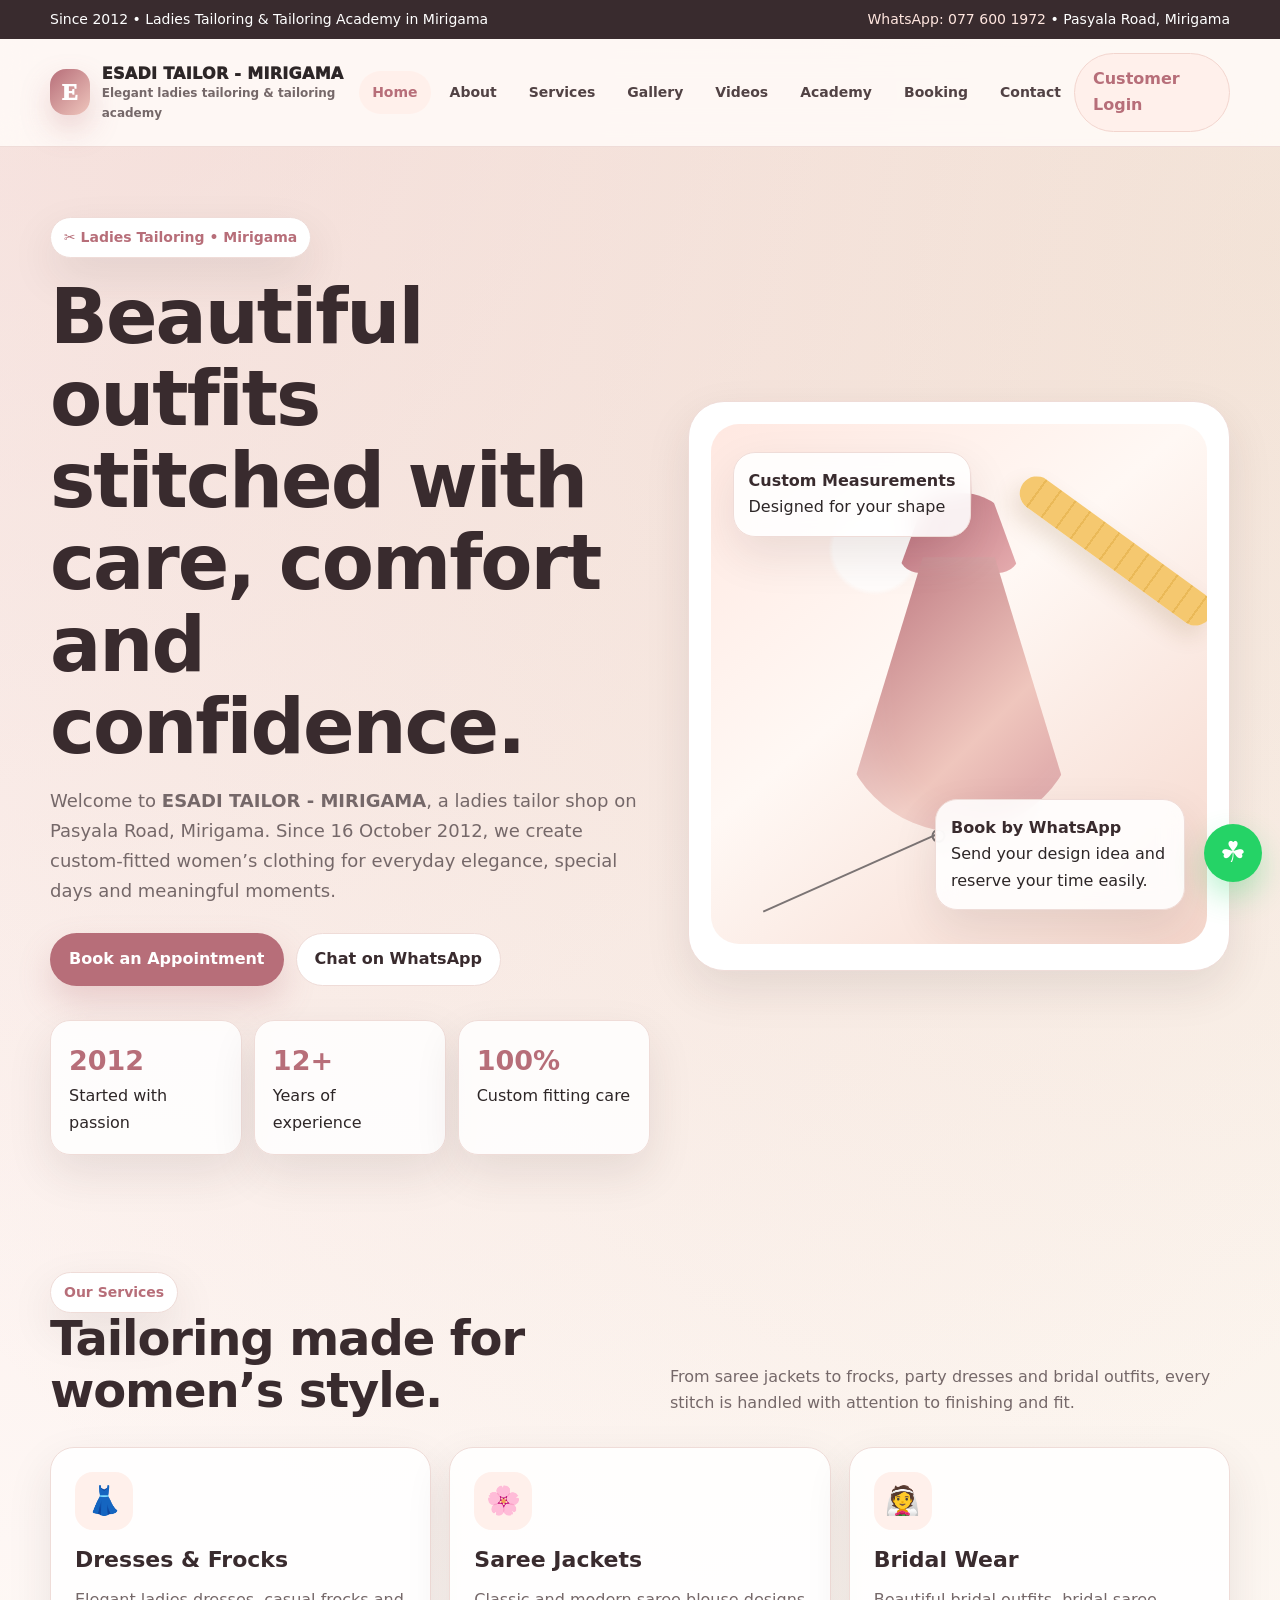
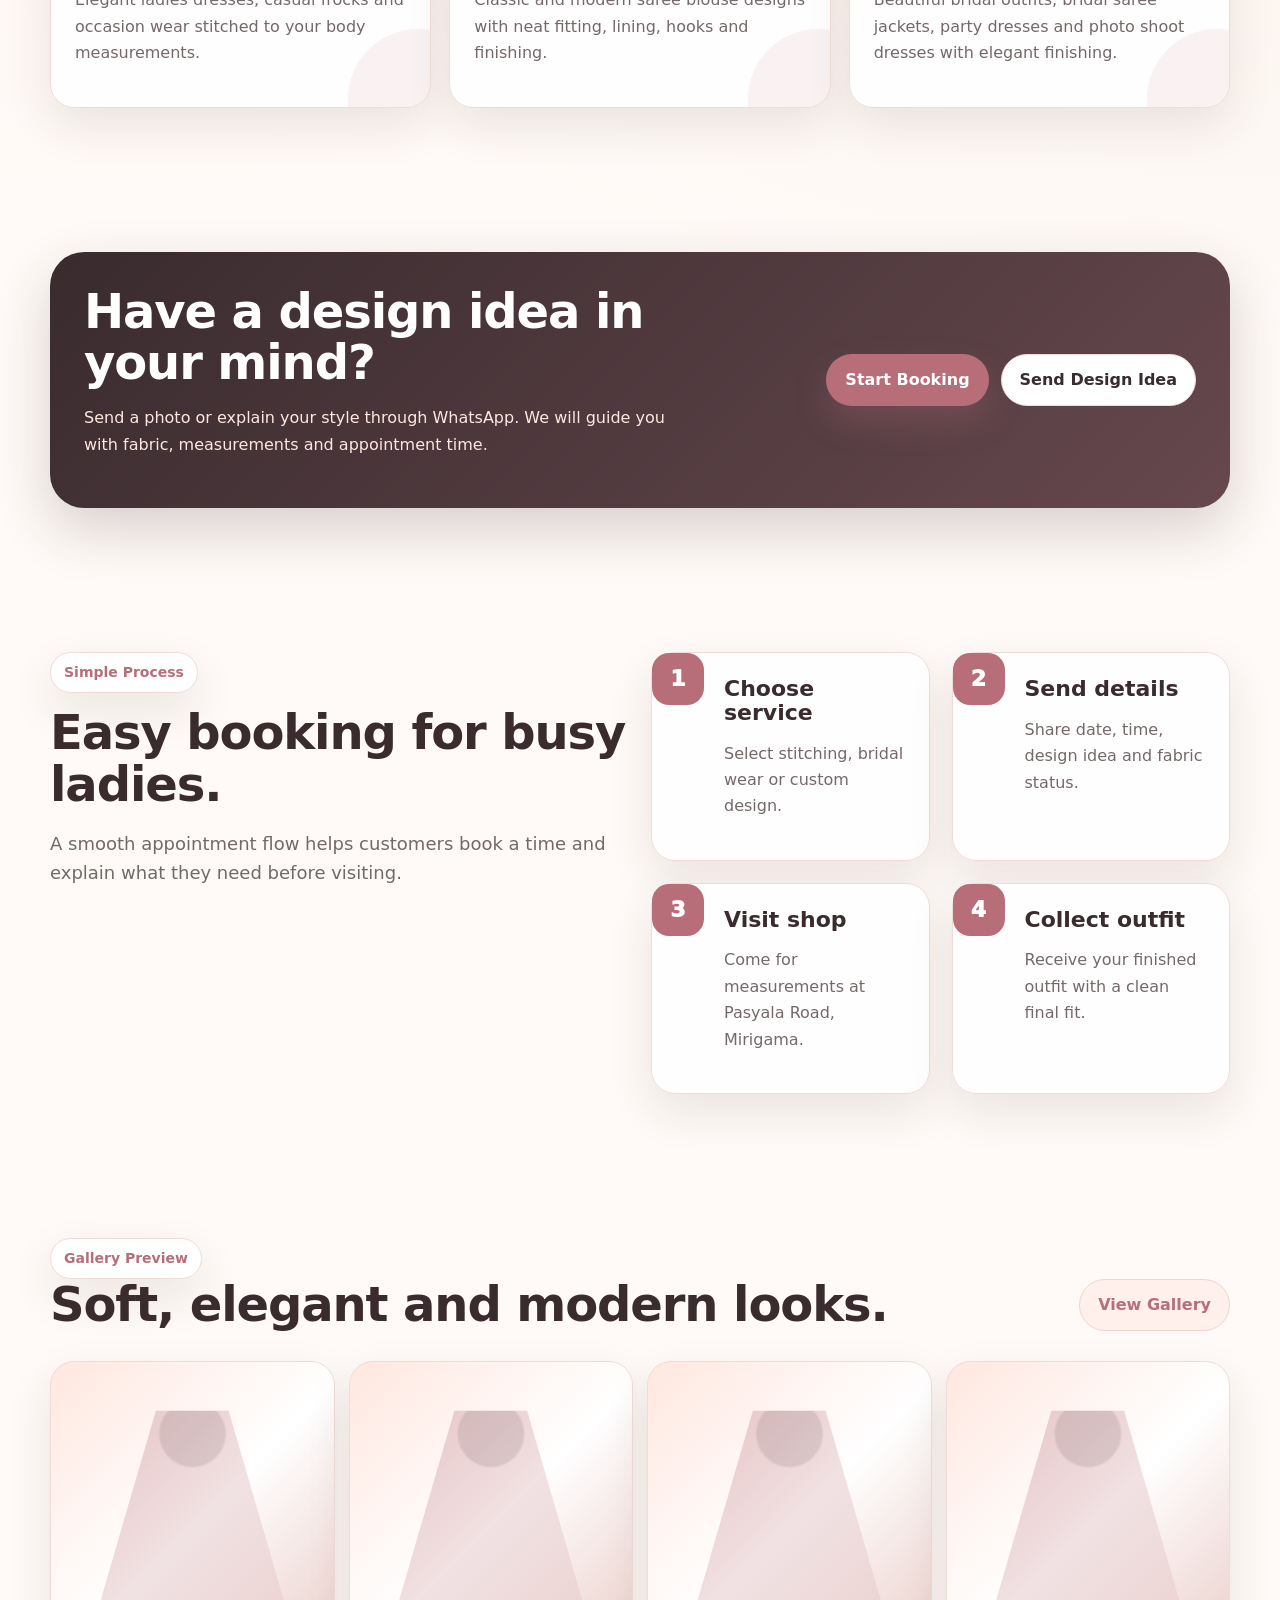
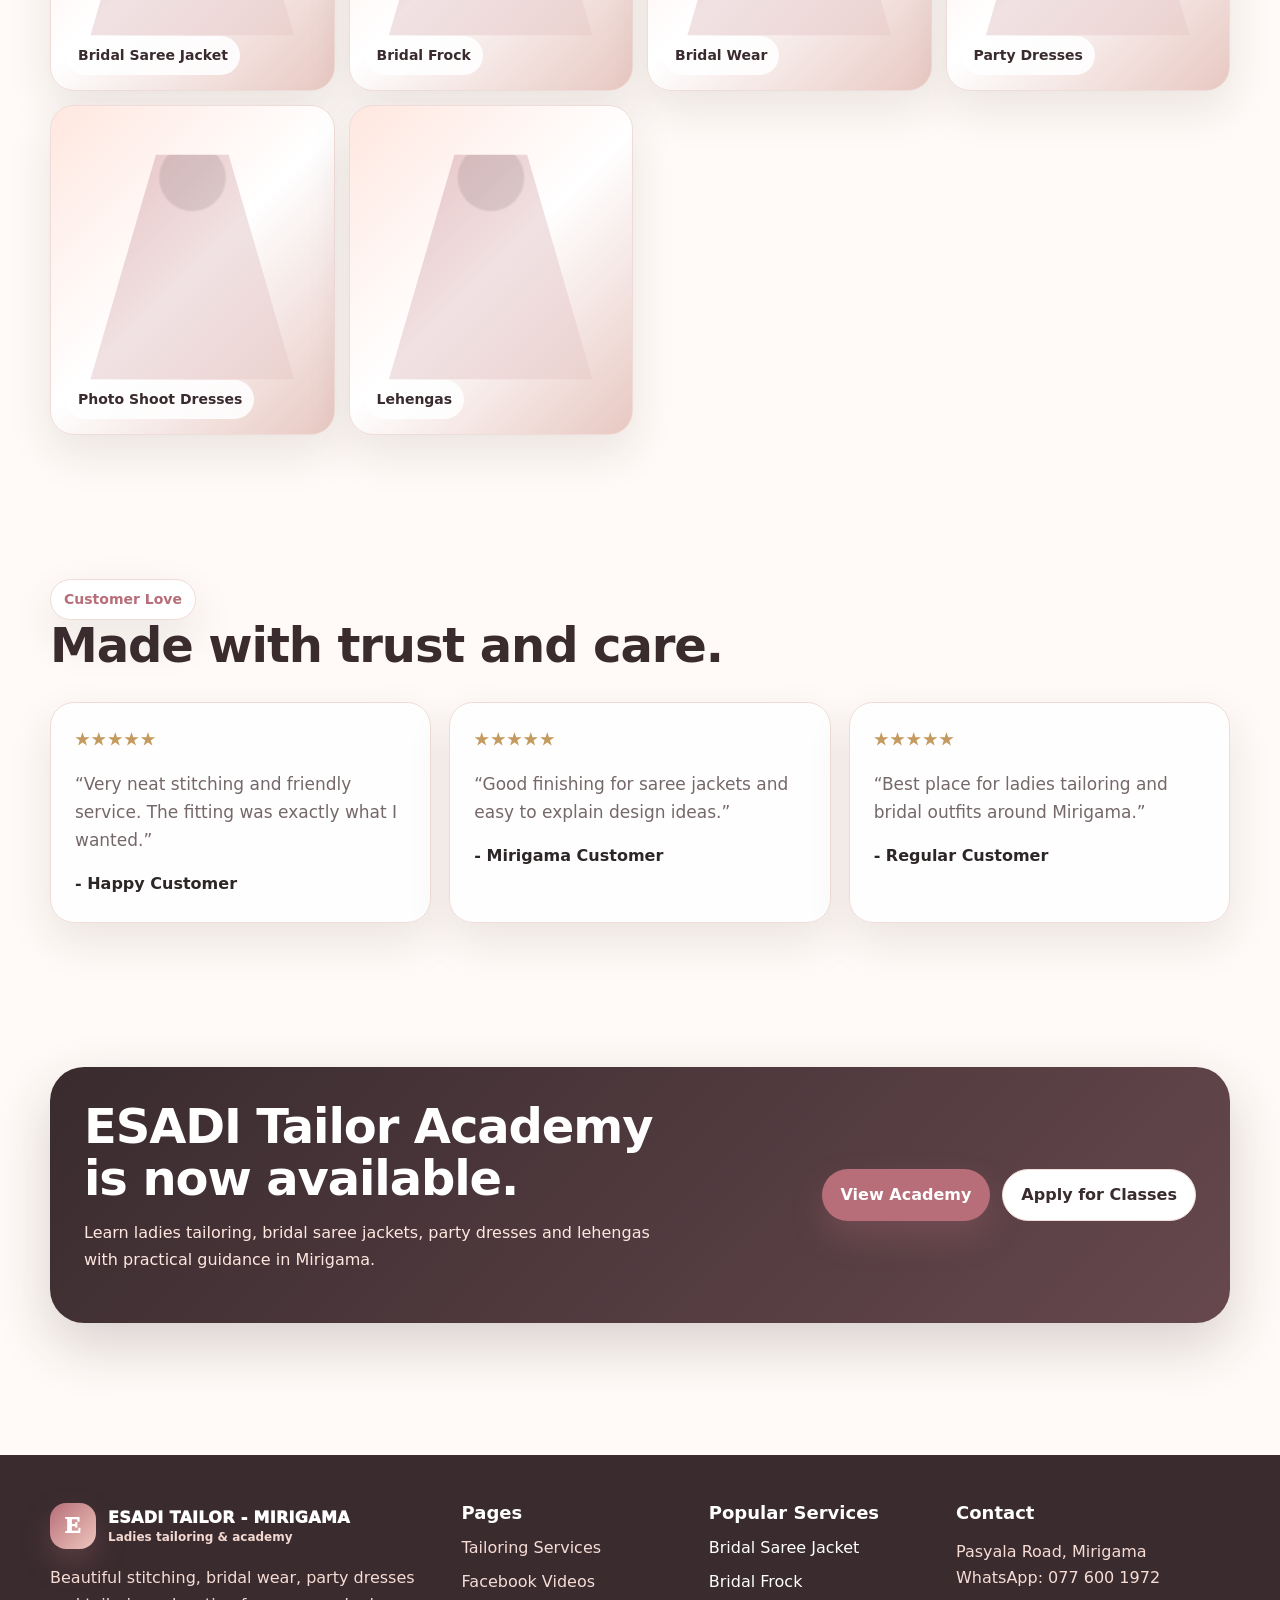
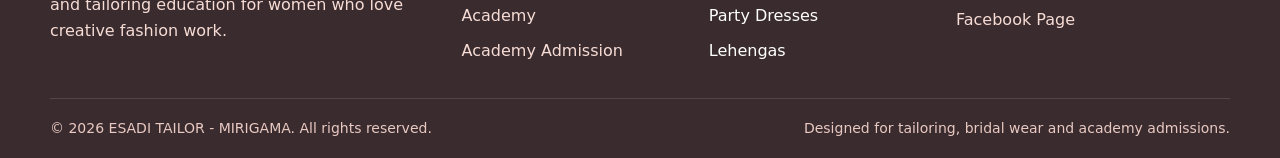
==== index.html @ e60c490e "Add files via upload" ====
<!doctype html>
<html lang="en">
<head>
  <meta charset="utf-8">
  <meta name="viewport" content="width=device-width, initial-scale=1">
  <title>ESADI TAILOR - MIRIGAMA | Ladies Tailor Shop</title>
  <meta name="description" content="Elegant ladies tailoring, custom stitching and booking in Mirigama.">
  <link rel="stylesheet" href="assets/css/style.css">
</head>
<body>

<div class="topbar">
  <div class="container">
    <span>Since 2012 • Ladies Tailoring & Tailoring Academy in Mirigama</span>
    <span><a data-whatsapp href="#">WhatsApp: 077 600 1972</a> • Pasyala Road, Mirigama</span>
  </div>
</div>
<header class="nav">
  <div class="container nav-inner">
    <a href="index.html" class="logo" aria-label="Esadi Tailor Home">
      <span class="logo-mark">E</span>
      <span>ESADI TAILOR - MIRIGAMA<small>Elegant ladies tailoring & tailoring academy</small></span>
    </a>
    <nav class="nav-links" aria-label="Main navigation">
      <a class="active" href="index.html">Home</a>
      <a class="" href="about.html">About</a>
      <a class="" href="services.html">Services</a>
      <a class="" href="gallery.html">Gallery</a>
      <a class="" href="videos.html">Videos</a>
      <a class="" href="academy.html">Academy</a>
      <a class="" href="booking.html">Booking</a>
      <a class="" href="contact.html">Contact</a>
    </nav>
    <div class="nav-actions">
      <a class="btn btn-soft" data-login href="#">Customer Login</a>
      <button class="menu-btn" aria-label="Open menu">☰</button>
    </div>
  </div>
</header>

<main>
<section class="hero"><div class="container hero-grid">
  <div>
    <span class="kicker">✂ Ladies Tailoring • Mirigama</span>
    <h1>Beautiful outfits stitched with care, comfort and confidence.</h1>
    <p class="lead">Welcome to <b>ESADI TAILOR - MIRIGAMA</b>, a ladies tailor shop on Pasyala Road, Mirigama. Since 16 October 2012, we create custom-fitted women’s clothing for everyday elegance, special days and meaningful moments.</p>
    <div class="hero-actions"><a class="btn btn-primary" href="booking.html">Book an Appointment</a><a class="btn btn-outline" data-whatsapp href="#" data-message="Hello ESADI TAILOR - MIRIGAMA, I want to ask about stitching.">Chat on WhatsApp</a></div>
    <div class="stats"><div class="stat"><b>2012</b><span>Started with passion</span></div><div class="stat"><b>12+</b><span>Years of experience</span></div><div class="stat"><b>100%</b><span>Custom fitting care</span></div></div>
  </div>
  <div class="hero-card"><div class="tailor-art"><div class="tape"></div><div class="needle"></div><div class="dress"></div><div class="float-card one"><b>Custom Measurements</b><span>Designed for your shape</span></div><div class="float-card two"><b>Book by WhatsApp</b><span>Send your design idea and reserve your time easily.</span></div></div></div>
</div></section>

<section class="section"><div class="container">
  <div class="section-head"><div><span class="kicker">Our Services</span><h2>Tailoring made for women’s style.</h2></div><p>From saree jackets to frocks, party dresses and bridal outfits, every stitch is handled with attention to finishing and fit.</p></div>
  <div class="grid-3">
    <article class="card service-card reveal"><div class="icon">👗</div><h3>Dresses & Frocks</h3><p>Elegant ladies dresses, casual frocks and occasion wear stitched to your body measurements.</p></article>
    <article class="card service-card reveal"><div class="icon">🌸</div><h3>Saree Jackets</h3><p>Classic and modern saree blouse designs with neat fitting, lining, hooks and finishing.</p></article>
    <article class="card service-card reveal"><div class="icon">👰</div><h3>Bridal Wear</h3><p>Beautiful bridal outfits, bridal saree jackets, party dresses and photo shoot dresses with elegant finishing.</p></article>
  </div>
</div></section>

<section class="section"><div class="container banner reveal"><div><h2>Have a design idea in your mind?</h2><p>Send a photo or explain your style through WhatsApp. We will guide you with fabric, measurements and appointment time.</p></div><div style="display:flex;gap:12px;flex-wrap:wrap;justify-content:flex-end"><a class="btn btn-primary" href="booking.html">Start Booking</a><a class="btn btn-outline" data-whatsapp href="#" data-message="Hello ESADI TAILOR - MIRIGAMA, I have a design idea for stitching.">Send Design Idea</a></div></div></section>

<section class="section"><div class="container grid-2">
  <div><span class="kicker">Simple Process</span><h2 style="margin-top:14px">Easy booking for busy ladies.</h2><p class="lead">A smooth appointment flow helps customers book a time and explain what they need before visiting.</p></div>
  <div class="grid-2 process"><div class="card step reveal"><h3>Choose service</h3><p>Select stitching, bridal wear or custom design.</p></div><div class="card step reveal"><h3>Send details</h3><p>Share date, time, design idea and fabric status.</p></div><div class="card step reveal"><h3>Visit shop</h3><p>Come for measurements at Pasyala Road, Mirigama.</p></div><div class="card step reveal"><h3>Collect outfit</h3><p>Receive your finished outfit with a clean final fit.</p></div></div>
</div></section>

<section class="section"><div class="container">
  <div class="section-head"><div><span class="kicker">Gallery Preview</span><h2>Soft, elegant and modern looks.</h2></div><a class="btn btn-soft" href="gallery.html">View Gallery</a></div>
  <div class="gallery-grid">
        <div class="gallery-item tall"><span>Bridal Saree Jacket</span></div>
        <div class="gallery-item"><span>Bridal Frock</span></div>
        <div class="gallery-item tall"><span>Bridal Wear</span></div>
        <div class="gallery-item"><span>Party Dresses</span></div>
        <div class="gallery-item"><span>Photo Shoot Dresses</span></div>
        <div class="gallery-item tall"><span>Lehengas</span></div>
      </div>
    </div>
  </section>

<section class="section"><div class="container">
  <div class="section-head"><div><span class="kicker">Customer Love</span><h2>Made with trust and care.</h2></div></div>
  <div class="testimonials"><div class="card reveal"><div class="stars">★★★★★</div><p class="quote">“Very neat stitching and friendly service. The fitting was exactly what I wanted.”</p><b>- Happy Customer</b></div><div class="card reveal"><div class="stars">★★★★★</div><p class="quote">“Good finishing for saree jackets and easy to explain design ideas.”</p><b>- Mirigama Customer</b></div><div class="card reveal"><div class="stars">★★★★★</div><p class="quote">“Best place for ladies tailoring and bridal outfits around Mirigama.”</p><b>- Regular Customer</b></div></div>
</div></section>

  <section class="section">
    <div class="container banner reveal">
      <div>
        <h2>ESADI Tailor Academy is now available.</h2>
        <p>Learn ladies tailoring, bridal saree jackets, party dresses and lehengas with practical guidance in Mirigama.</p>
      </div>
      <div style="display:flex;gap:12px;flex-wrap:wrap;justify-content:flex-end">
        <a class="btn btn-primary" href="academy.html">View Academy</a>
        <a class="btn btn-outline" href="academy-admissions.html">Apply for Classes</a>
      </div>
    </div>
  </section>

</main>
<a class="float-whatsapp" data-whatsapp href="#" aria-label="Chat on WhatsApp">☘</a>
<footer class="footer">
  <div class="container">
    <div class="footer-grid">
      <div>
        <div class="logo" style="margin-bottom:14px">
          <span class="logo-mark">E</span>
          <span>ESADI TAILOR - MIRIGAMA<small style="color:#f4d8d2">Ladies tailoring & academy</small></span>
        </div>
        <p>Beautiful stitching, bridal wear, party dresses and tailoring education for women who love creative fashion work.</p>
      </div>
      <div>
        <h3>Pages</h3>
        <ul>
          <li><a href="services.html">Tailoring Services</a></li>
          <li><a href="videos.html">Facebook Videos</a></li>
          <li><a href="academy.html">Academy</a></li>
          <li><a href="academy-admissions.html">Academy Admission</a></li>
        </ul>
      </div>
      <div>
        <h3>Popular Services</h3>
        <ul>
          <li>Bridal Saree Jacket</li>
          <li>Bridal Frock</li>
          <li>Party Dresses</li>
          <li>Lehengas</li>
        </ul>
      </div>
      <div>
        <h3>Contact</h3>
        <p>Pasyala Road, Mirigama<br>WhatsApp: <a data-whatsapp href="#">077 600 1972</a></p>
        <p><a data-facebook href="#" target="_blank">Facebook Page</a></p>
      </div>
    </div>
    <div class="copyright">
      <span>© <span data-year></span> ESADI TAILOR - MIRIGAMA. All rights reserved.</span>
      <span>Designed for tailoring, bridal wear and academy admissions.</span>
    </div>
  </div>
</footer>
<script src="assets/js/main.js"></script>
</body></html>
---- assets/css/style.css ----
:root{
  --bg:#fffaf7; --surface:#fff; --soft:#fff0eb; --text:#2d2627; --muted:#756869;
  --brand:#b76e79; --brand2:#e8b8b8; --gold:#c49a5f; --dark:#392b2e; --line:#efdcd8;
  --shadow:0 18px 45px rgba(55,35,38,.10); --radius:24px; --max:1180px;
}
*{box-sizing:border-box} html{scroll-behavior:smooth}
body{margin:0;font-family:Inter,ui-sans-serif,system-ui,-apple-system,"Segoe UI",Arial,sans-serif;color:var(--text);background:radial-gradient(circle at 10% 0%,rgba(232,184,184,.35),transparent 35%),radial-gradient(circle at 100% 5%,rgba(196,154,95,.18),transparent 35%),var(--bg);line-height:1.65}
a{text-decoration:none;color:inherit} img{max-width:100%;display:block}.container{width:min(var(--max),calc(100% - 36px));margin:auto}
.topbar{background:var(--dark);color:#fff;font-size:14px}.topbar .container{display:flex;justify-content:space-between;gap:14px;padding:8px 0}.topbar a{color:#ffe6df}
.nav{position:sticky;top:0;z-index:50;background:rgba(255,250,247,.9);backdrop-filter:blur(16px);border-bottom:1px solid var(--line)}
.nav-inner{display:flex;align-items:center;justify-content:space-between;padding:14px 0}
.logo{display:flex;align-items:center;gap:12px;font-weight:950;letter-spacing:.3px}.logo small{display:block;color:var(--muted);font-size:12px;font-weight:650;letter-spacing:0;margin-top:-3px}
.logo-mark{width:46px;height:46px;border-radius:16px;background:linear-gradient(135deg,var(--brand),#efc6bd);display:grid;place-items:center;color:white;font-family:Georgia,serif;font-size:24px;box-shadow:0 14px 30px rgba(183,110,121,.28)}
.nav-links{display:flex;align-items:center;gap:6px}.nav-links a{padding:10px 13px;border-radius:999px;font-weight:750;font-size:14px;color:#514244}.nav-links a:hover,.nav-links a.active{background:var(--soft);color:var(--brand)}
.nav-actions{display:flex;align-items:center;gap:10px}.menu-btn{display:none;border:1px solid var(--line);background:#fff;border-radius:14px;padding:9px 12px;font-size:21px}
.btn{display:inline-flex;align-items:center;justify-content:center;gap:8px;border-radius:999px;padding:12px 18px;font-weight:850;border:1px solid transparent;cursor:pointer;transition:.25s}
.btn-primary{background:var(--brand);color:#fff;box-shadow:0 16px 32px rgba(183,110,121,.25)}.btn-primary:hover{background:#a95f6b;transform:translateY(-2px)}
.btn-soft{background:var(--soft);color:var(--brand);border-color:#f2d5ce}.btn-outline{background:#fff;color:var(--dark);border-color:var(--line)}.btn-outline:hover{border-color:var(--brand);color:var(--brand)}
.kicker{display:inline-flex;gap:8px;align-items:center;background:#fff;border:1px solid var(--line);border-radius:999px;padding:8px 13px;color:var(--brand);font-weight:900;box-shadow:var(--shadow);font-size:14px}
h1,h2,h3{line-height:1.08;margin:0;color:var(--dark)} h1{font-size:clamp(42px,6vw,76px);letter-spacing:-2px;margin:18px 0} h2{font-size:clamp(30px,4vw,48px);letter-spacing:-1.1px} h3{font-size:22px}
.lead{font-size:18px;color:var(--muted);max-width:690px}.hero{padding:70px 0 45px}.hero-grid{display:grid;grid-template-columns:1.05fr .95fr;gap:38px;align-items:center}.hero-actions{display:flex;gap:12px;flex-wrap:wrap;margin-top:28px}
.stats{display:grid;grid-template-columns:repeat(3,1fr);gap:12px;margin-top:34px}.stat{background:rgba(255,255,255,.86);border:1px solid var(--line);border-radius:20px;padding:18px;box-shadow:var(--shadow)}.stat b{display:block;color:var(--brand);font-size:27px}
.hero-card{min-height:570px;border-radius:36px;background:#fff;border:1px solid var(--line);padding:22px;box-shadow:var(--shadow);overflow:hidden;position:relative}
.tailor-art{height:100%;min-height:520px;border-radius:28px;position:relative;overflow:hidden;background:radial-gradient(circle at 33% 24%,rgba(255,255,255,.75) 0 8%,transparent 9%),linear-gradient(140deg,#ffe8e1,#fff8f4 43%,#f5d6cb)}
.dress{position:absolute;left:50%;top:47%;transform:translate(-50%,-50%);width:240px;height:350px}.dress:before{content:"";position:absolute;left:50%;top:0;transform:translateX(-50%);width:122px;height:80px;background:linear-gradient(135deg,#ba6e7b,#e6adaf);border-radius:65px 65px 24px 24px;clip-path:polygon(24% 0,76% 0,100% 100%,0 100%)}.dress:after{content:"";position:absolute;left:50%;top:64px;transform:translateX(-50%);width:240px;height:275px;background:linear-gradient(135deg,#b76e79,#efc6bd 62%,#d69aa0);clip-path:polygon(35% 0,65% 0,100% 100%,0 100%);border-radius:0 0 120px 120px;box-shadow:inset 20px 0 40px rgba(255,255,255,.22)}
.tape{position:absolute;right:-24px;top:110px;width:230px;height:34px;border-radius:999px;background:repeating-linear-gradient(90deg,#f5c86f 0 16px,#eab958 16px 18px);transform:rotate(36deg);box-shadow:0 12px 22px rgba(122,84,30,.16)}.needle{position:absolute;left:44px;bottom:70px;width:190px;height:2px;background:#7b7474;transform:rotate(-24deg)}.needle:after{content:"";position:absolute;right:-8px;top:-4px;width:10px;height:10px;border:2px solid #7b7474;border-radius:50%}
.float-card{position:absolute;background:rgba(255,255,255,.88);backdrop-filter:blur(12px);border:1px solid var(--line);border-radius:22px;padding:15px;box-shadow:var(--shadow)}.float-card.one{left:22px;top:28px}.float-card.two{right:22px;bottom:34px;max-width:250px}.float-card b{display:block;color:var(--dark)}
.section{padding:72px 0}.section-head{display:flex;justify-content:space-between;align-items:end;gap:24px;margin-bottom:30px}.section-head p{max-width:560px;color:var(--muted);margin:0}
.grid-3{display:grid;grid-template-columns:repeat(3,1fr);gap:18px}.grid-2{display:grid;grid-template-columns:repeat(2,1fr);gap:22px}.card{background:rgba(255,255,255,.9);border:1px solid var(--line);border-radius:var(--radius);padding:24px;box-shadow:var(--shadow)}.card p{color:var(--muted)}
.service-card{position:relative;overflow:hidden;min-height:230px}.service-card .icon{width:58px;height:58px;border-radius:18px;background:var(--soft);display:grid;place-items:center;font-size:28px;margin-bottom:18px}.service-card:after{content:"";position:absolute;right:-58px;bottom:-62px;width:140px;height:140px;border-radius:50%;background:rgba(183,110,121,.09)}
.banner{background:linear-gradient(135deg,var(--dark),#66484e);color:#fff;border-radius:34px;padding:34px;display:grid;grid-template-columns:1.1fr .9fr;gap:18px;align-items:center;box-shadow:0 22px 55px rgba(59,45,47,.2)}.banner h2{color:#fff}.banner p{color:#ffe7df}
.process{counter-reset:step}.step{position:relative;padding-left:72px}.step:before{counter-increment:step;content:counter(step);position:absolute;left:0;top:0;width:52px;height:52px;border-radius:17px;background:var(--brand);color:#fff;display:grid;place-items:center;font-weight:950;font-size:22px}
.gallery-grid{display:grid;grid-template-columns:repeat(4,1fr);gap:14px}.gallery-item{min-height:250px;border-radius:24px;overflow:hidden;position:relative;background:linear-gradient(135deg,#ffe7df,#fff,#e8c8c2);border:1px solid var(--line);box-shadow:var(--shadow)}.gallery-item.tall{min-height:330px}.gallery-item:before{content:"";position:absolute;inset:20px;border-radius:22px;background:radial-gradient(circle at 50% 18%,rgba(59,45,47,.12) 0 12%,transparent 13%),linear-gradient(135deg,rgba(183,110,121,.36),rgba(216,167,167,.08));clip-path:polygon(35% 10%,65% 10%,92% 88%,8% 88%)}.gallery-item span{position:absolute;left:15px;bottom:15px;background:rgba(255,255,255,.88);padding:8px 12px;border-radius:999px;font-weight:850;color:var(--dark);font-size:14px}
.testimonials{display:grid;grid-template-columns:repeat(3,1fr);gap:18px}.stars{letter-spacing:2px;color:var(--gold);font-weight:950;margin-bottom:10px}.quote{font-size:17px}
.page-hero{padding:58px 0 34px}.page-hero .box{background:linear-gradient(135deg,rgba(255,255,255,.85),rgba(255,243,238,.75));border:1px solid var(--line);border-radius:34px;padding:42px;box-shadow:var(--shadow)}.breadcrumb{font-weight:900;color:var(--brand);margin-bottom:12px}
.booking-wrap{display:grid;grid-template-columns:.86fr 1.14fr;gap:24px;align-items:start}.form{background:#fff;border:1px solid var(--line);border-radius:30px;padding:26px;box-shadow:var(--shadow)}.field{margin-bottom:15px}label{display:block;font-weight:850;margin-bottom:7px;color:var(--dark)}input,select,textarea{width:100%;border:1px solid #eed8d3;background:#fffaf7;border-radius:16px;padding:13px 14px;font:inherit;outline:none;color:var(--text)}input:focus,select:focus,textarea:focus{border-color:var(--brand);box-shadow:0 0 0 4px rgba(183,110,121,.12)}textarea{min-height:120px;resize:vertical}.two-cols{display:grid;grid-template-columns:1fr 1fr;gap:14px}.notice{background:var(--soft);border:1px solid #f2d5ce;color:#6c454b;padding:14px;border-radius:18px;font-size:14px}.checks{display:grid;grid-template-columns:repeat(2,1fr);gap:10px}.check{display:flex;align-items:center;gap:9px;background:#fffaf7;border:1px solid #eed8d3;border-radius:16px;padding:11px;font-weight:750}.check input{width:auto}
.contact-list{display:grid;gap:12px}.contact-item{display:flex;gap:14px;align-items:flex-start}.contact-icon{width:42px;height:42px;border-radius:14px;background:var(--soft);display:grid;place-items:center;font-size:20px;flex:0 0 auto}
.table-like{display:grid;gap:12px}.price-row{display:flex;justify-content:space-between;gap:18px;padding:17px 0;border-bottom:1px solid var(--line)}.price-row:last-child{border-bottom:0}.faq{display:grid;gap:12px}.faq details{background:#fff;border:1px solid var(--line);border-radius:20px;padding:18px;box-shadow:0 10px 24px rgba(70,40,45,.05)}.faq summary{font-weight:900;cursor:pointer}.faq p{color:var(--muted)}
.badge-row{display:flex;gap:10px;flex-wrap:wrap;margin-top:18px}.badge{background:#fff;border:1px solid var(--line);border-radius:999px;padding:8px 12px;font-weight:850;color:var(--brand);font-size:14px}.map-box{min-height:360px;border-radius:28px;background:linear-gradient(135deg,rgba(183,110,121,.08),rgba(201,155,92,.12)),repeating-linear-gradient(45deg,#fff 0 16px,#fff7f3 16px 32px);border:1px solid var(--line);display:grid;place-items:center;text-align:center;padding:24px}
.footer{background:var(--dark);color:#fff;margin-top:60px;padding:48px 0 18px}.footer p,.footer a{color:#f7dcd5}.footer-grid{display:grid;grid-template-columns:1.4fr .8fr .8fr 1fr;gap:28px;margin-bottom:34px}.footer h3{color:#fff;font-size:18px;margin-bottom:12px}.footer ul{list-style:none;padding:0;margin:0;display:grid;gap:8px}.copyright{border-top:1px solid rgba(255,255,255,.12);padding-top:18px;color:#e9c9c2;font-size:14px;display:flex;justify-content:space-between;gap:16px}
.float-whatsapp{position:fixed;right:18px;bottom:18px;z-index:60;width:58px;height:58px;border-radius:50%;background:#25D366;color:#fff;display:grid;place-items:center;font-size:29px;box-shadow:0 14px 30px rgba(37,211,102,.3)}
@media(max-width:950px){.hero-grid,.grid-2,.booking-wrap,.banner,.footer-grid{grid-template-columns:1fr}.grid-3,.testimonials{grid-template-columns:1fr 1fr}.gallery-grid{grid-template-columns:repeat(2,1fr)}.section-head{display:block}}
@media(max-width:760px){.topbar .container{display:block;text-align:center}.nav-links{position:absolute;left:18px;right:18px;top:75px;display:none;flex-direction:column;background:#fff;border:1px solid var(--line);border-radius:22px;padding:12px;box-shadow:var(--shadow)}.nav-links.open{display:flex}.nav-links a{width:100%;text-align:center}.menu-btn{display:block}.nav-actions .btn-soft{display:none}.hero{padding-top:44px}.hero-card{min-height:470px}.tailor-art{min-height:425px}.stats,.grid-3,.testimonials,.two-cols,.checks{grid-template-columns:1fr}.gallery-grid{grid-template-columns:1fr}.footer-grid{grid-template-columns:1fr}.copyright{display:block;text-align:center}.page-hero .box{padding:28px}}


.video-grid{
  display:grid;
  grid-template-columns:repeat(3,1fr);
  gap:18px;
}
.video-card{
  position:relative;
  overflow:hidden;
  min-height:260px;
}
.video-thumb{
  min-height:150px;
  border-radius:20px;
  background:
    radial-gradient(circle at 50% 40%, rgba(255,255,255,.85) 0 18%, transparent 19%),
    linear-gradient(135deg,#ffe7df,#fff4ef,#e7b9b9);
  border:1px solid var(--line);
  display:grid;
  place-items:center;
  margin-bottom:18px;
}
.play-btn{
  width:64px;
  height:64px;
  border-radius:50%;
  background:var(--brand);
  color:#fff;
  display:grid;
  place-items:center;
  font-size:28px;
  box-shadow:0 16px 30px rgba(183,110,121,.25);
}
.course-grid{
  display:grid;
  grid-template-columns:repeat(2,1fr);
  gap:18px;
}
.course-card ul{
  margin:14px 0 0;
  padding-left:20px;
  color:var(--muted);
}
.module-list{
  display:grid;
  gap:12px;
}
.module{
  display:flex;
  gap:14px;
  align-items:flex-start;
  padding:16px;
  background:#fffaf7;
  border:1px solid var(--line);
  border-radius:18px;
}
.module b{
  min-width:34px;
  height:34px;
  border-radius:12px;
  background:var(--brand);
  color:#fff;
  display:grid;
  place-items:center;
}
.academy-strip{
  display:grid;
  grid-template-columns:repeat(4,1fr);
  gap:12px;
}
.academy-strip .stat{
  text-align:center;
}
@media (max-width: 950px){
  .video-grid{grid-template-columns:repeat(2,1fr)}
  .course-grid,.academy-strip{grid-template-columns:1fr 1fr}
}
@media (max-width: 760px){
  .video-grid,.course-grid,.academy-strip{grid-template-columns:1fr}
}
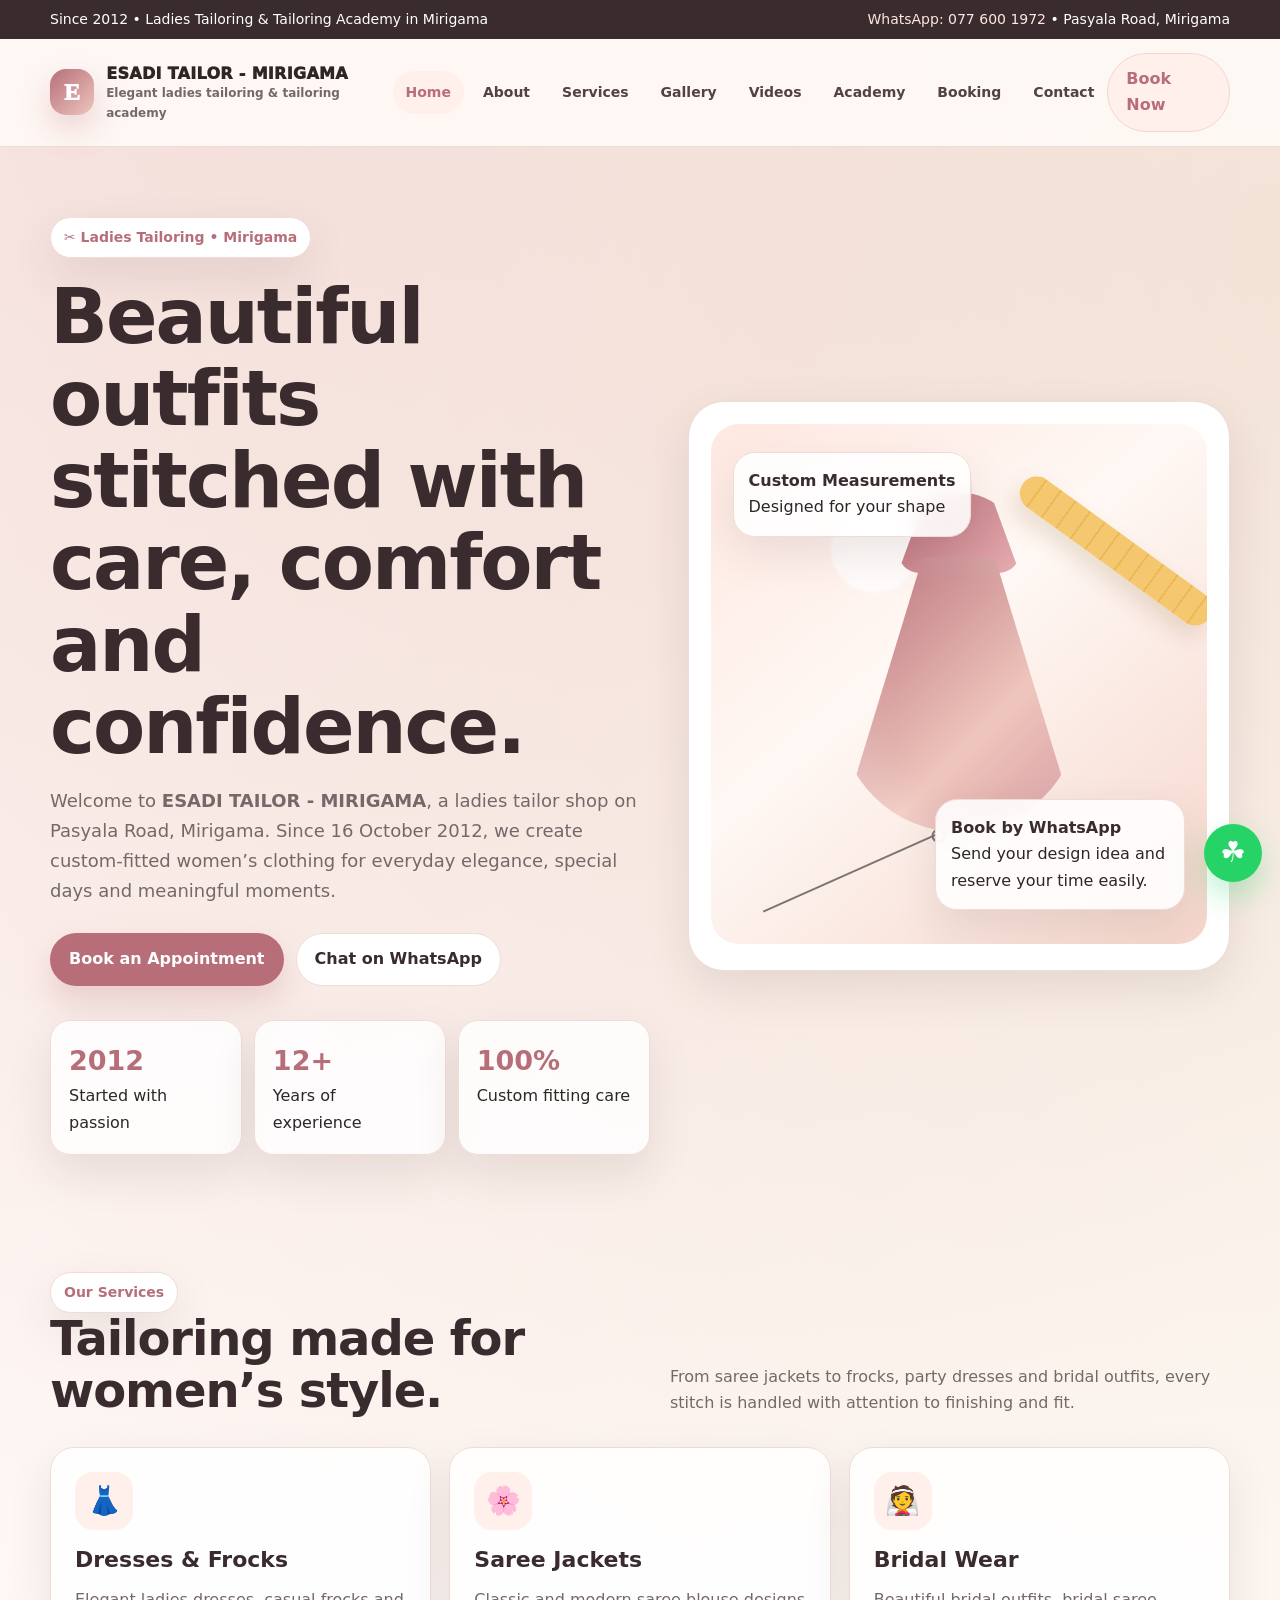
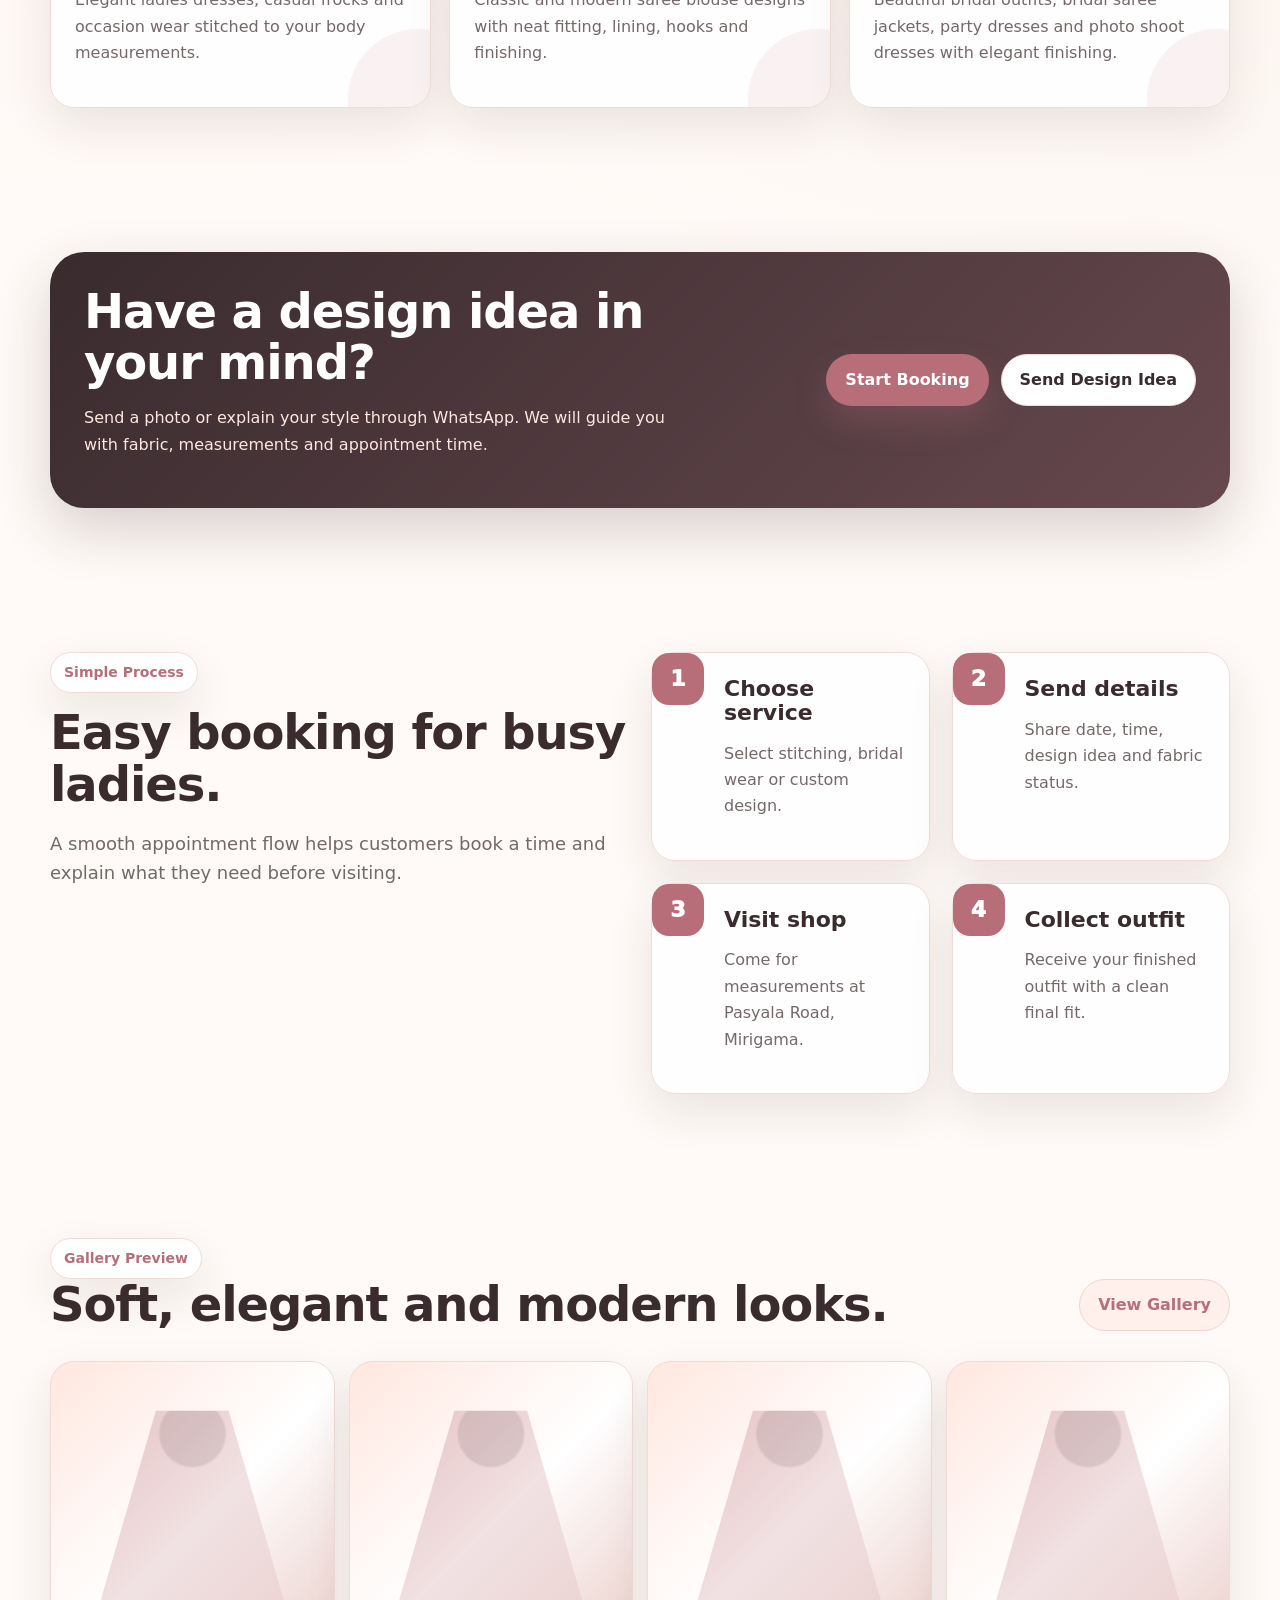
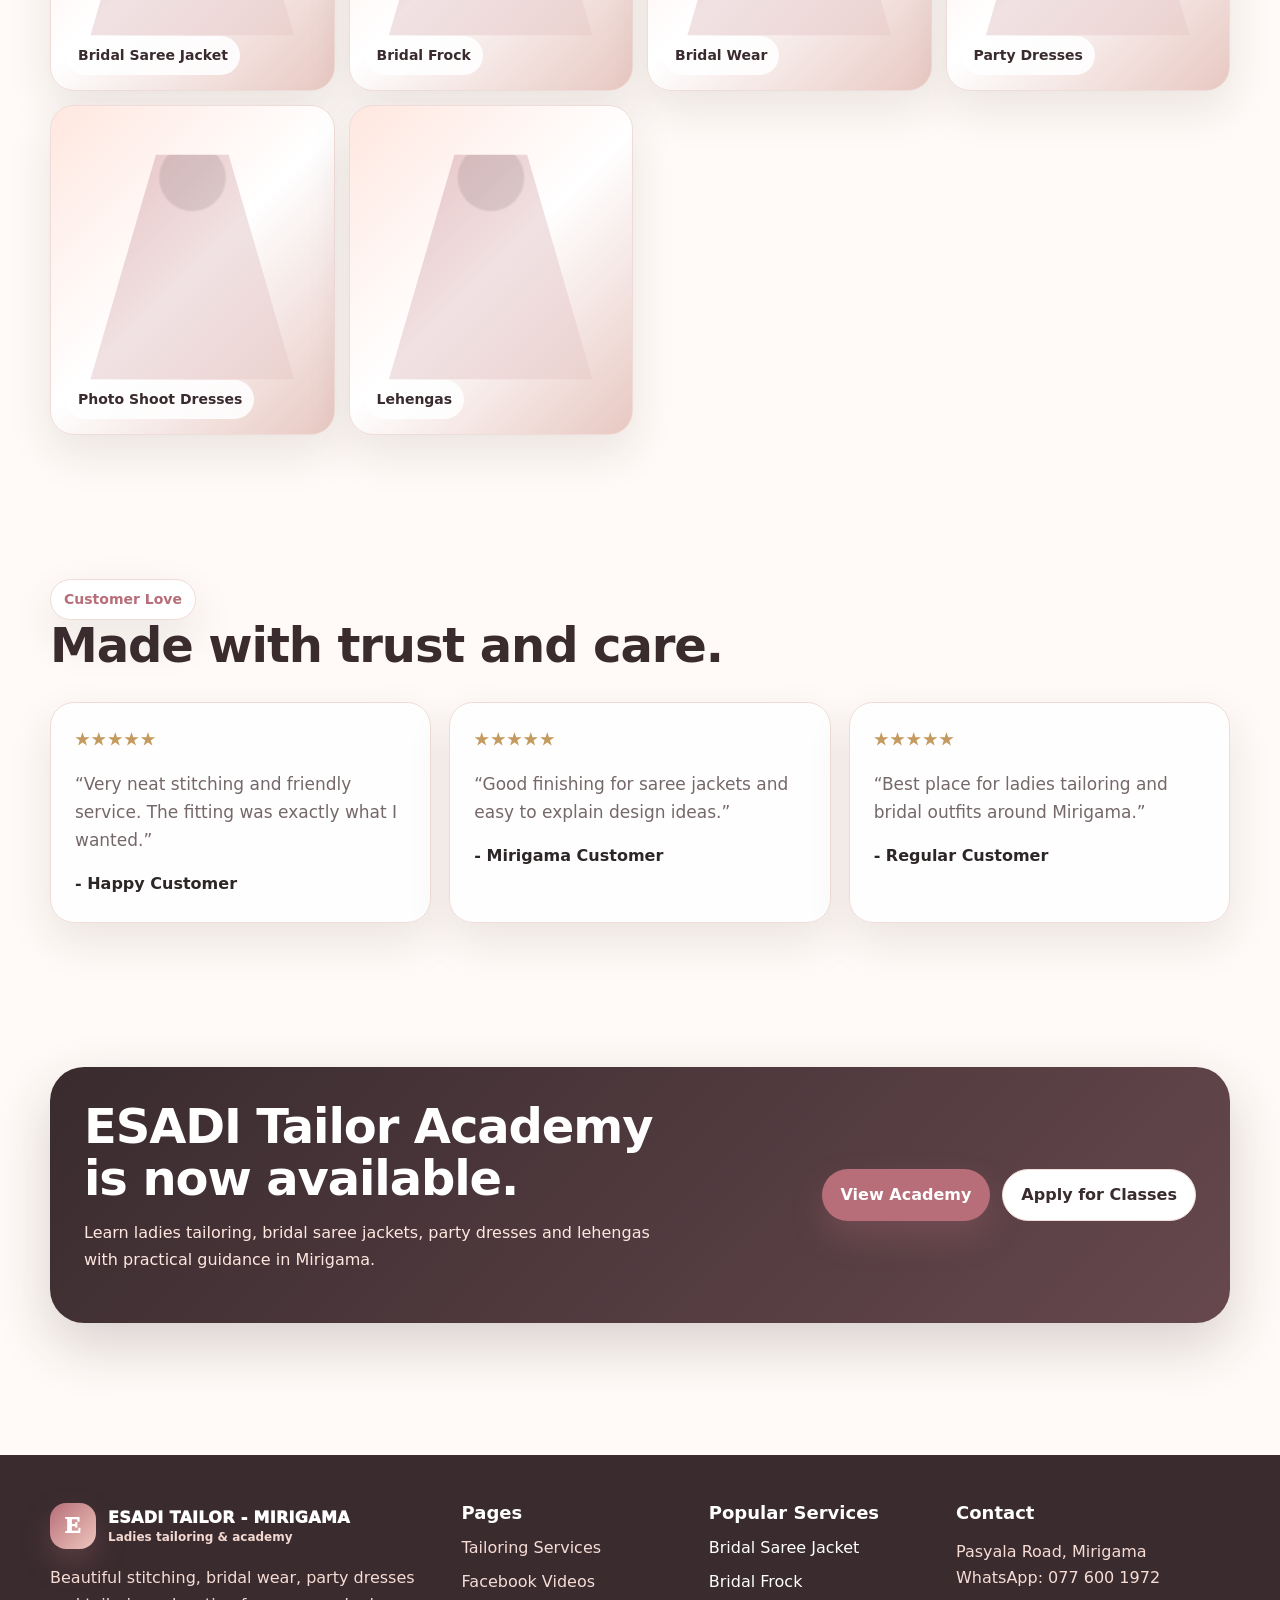
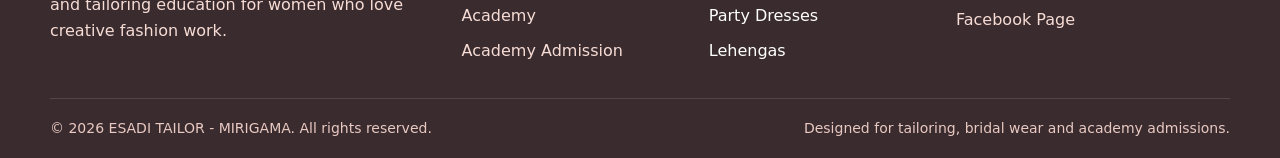
==== commit 36fa6bcb: "Add files via upload" ====
--- a/index.html
+++ b/index.html
@@ -32,7 +32,7 @@
       <a class="" href="contact.html">Contact</a>
     </nav>
     <div class="nav-actions">
-      <a class="btn btn-soft" data-login href="#">Customer Login</a>
+      <a class="btn btn-soft" href="booking.html">Book Now</a>
       <button class="menu-btn" aria-label="Open menu">☰</button>
     </div>
   </div>
